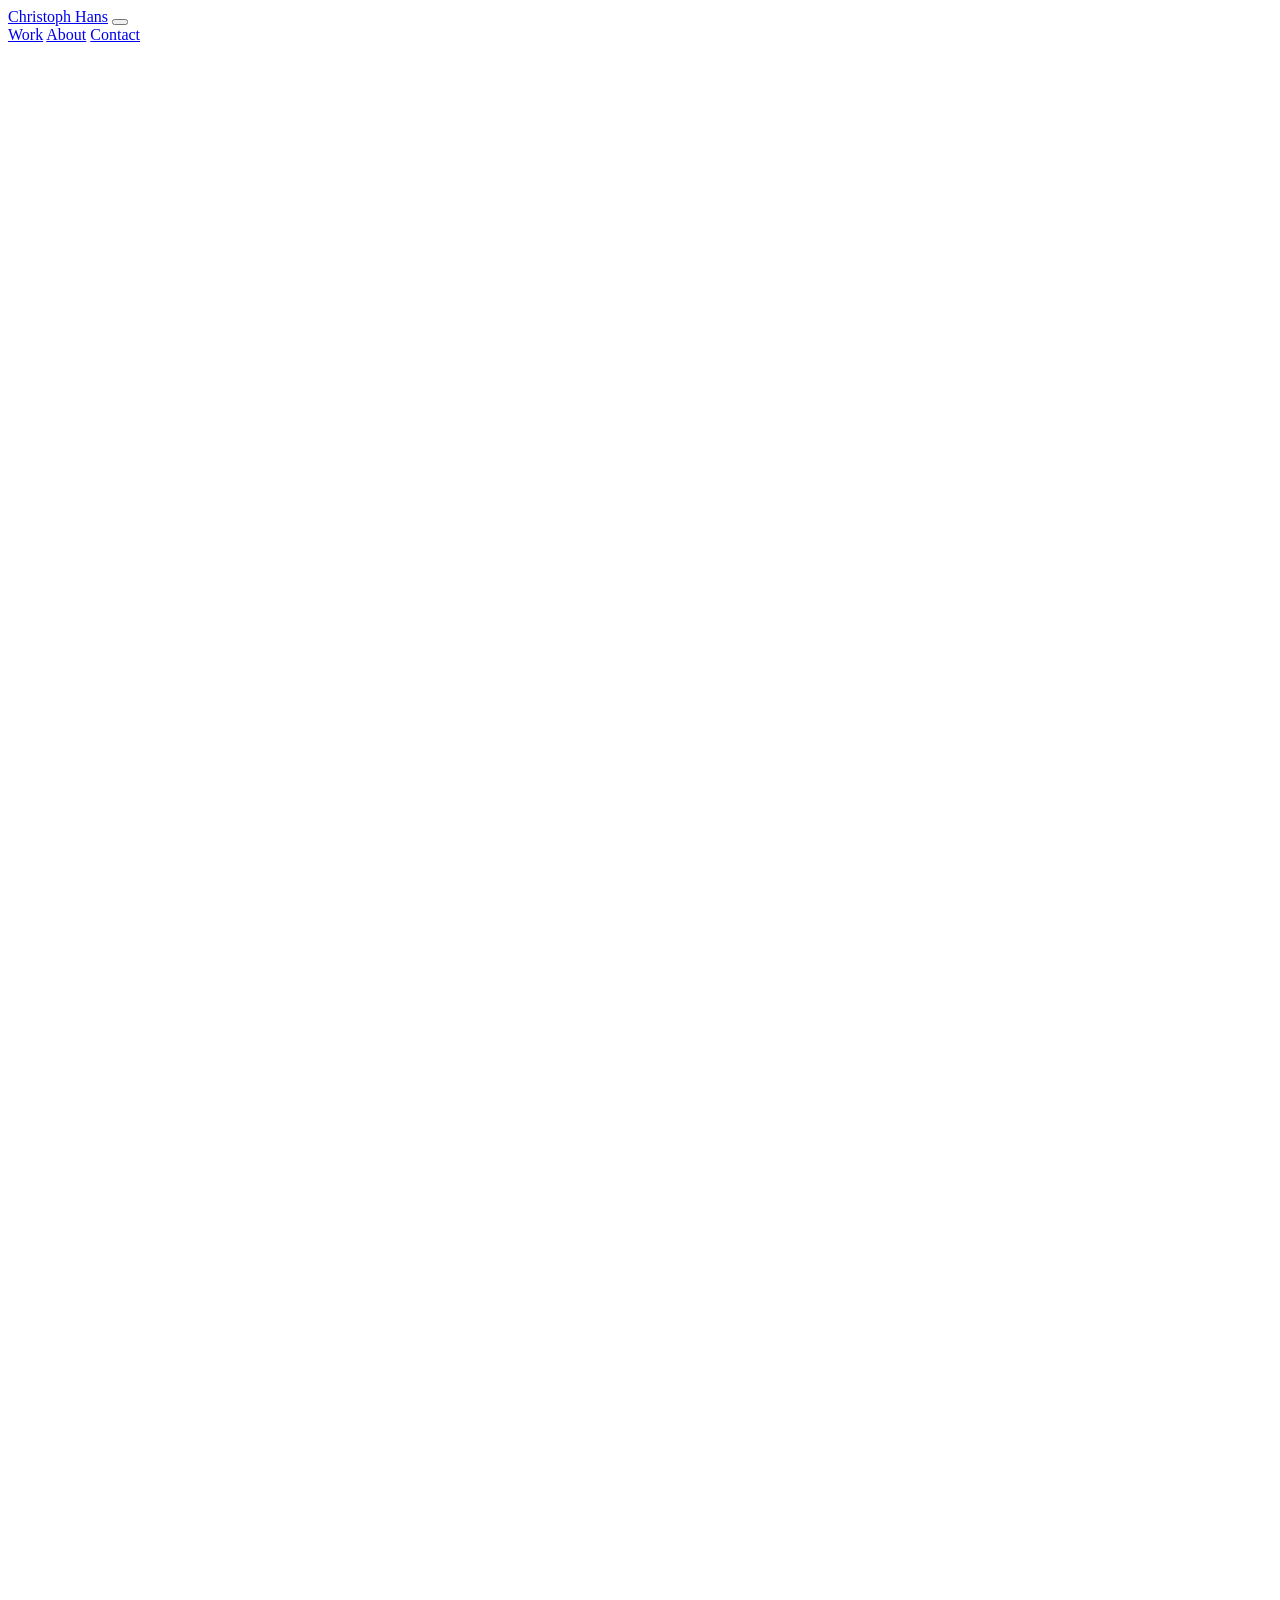
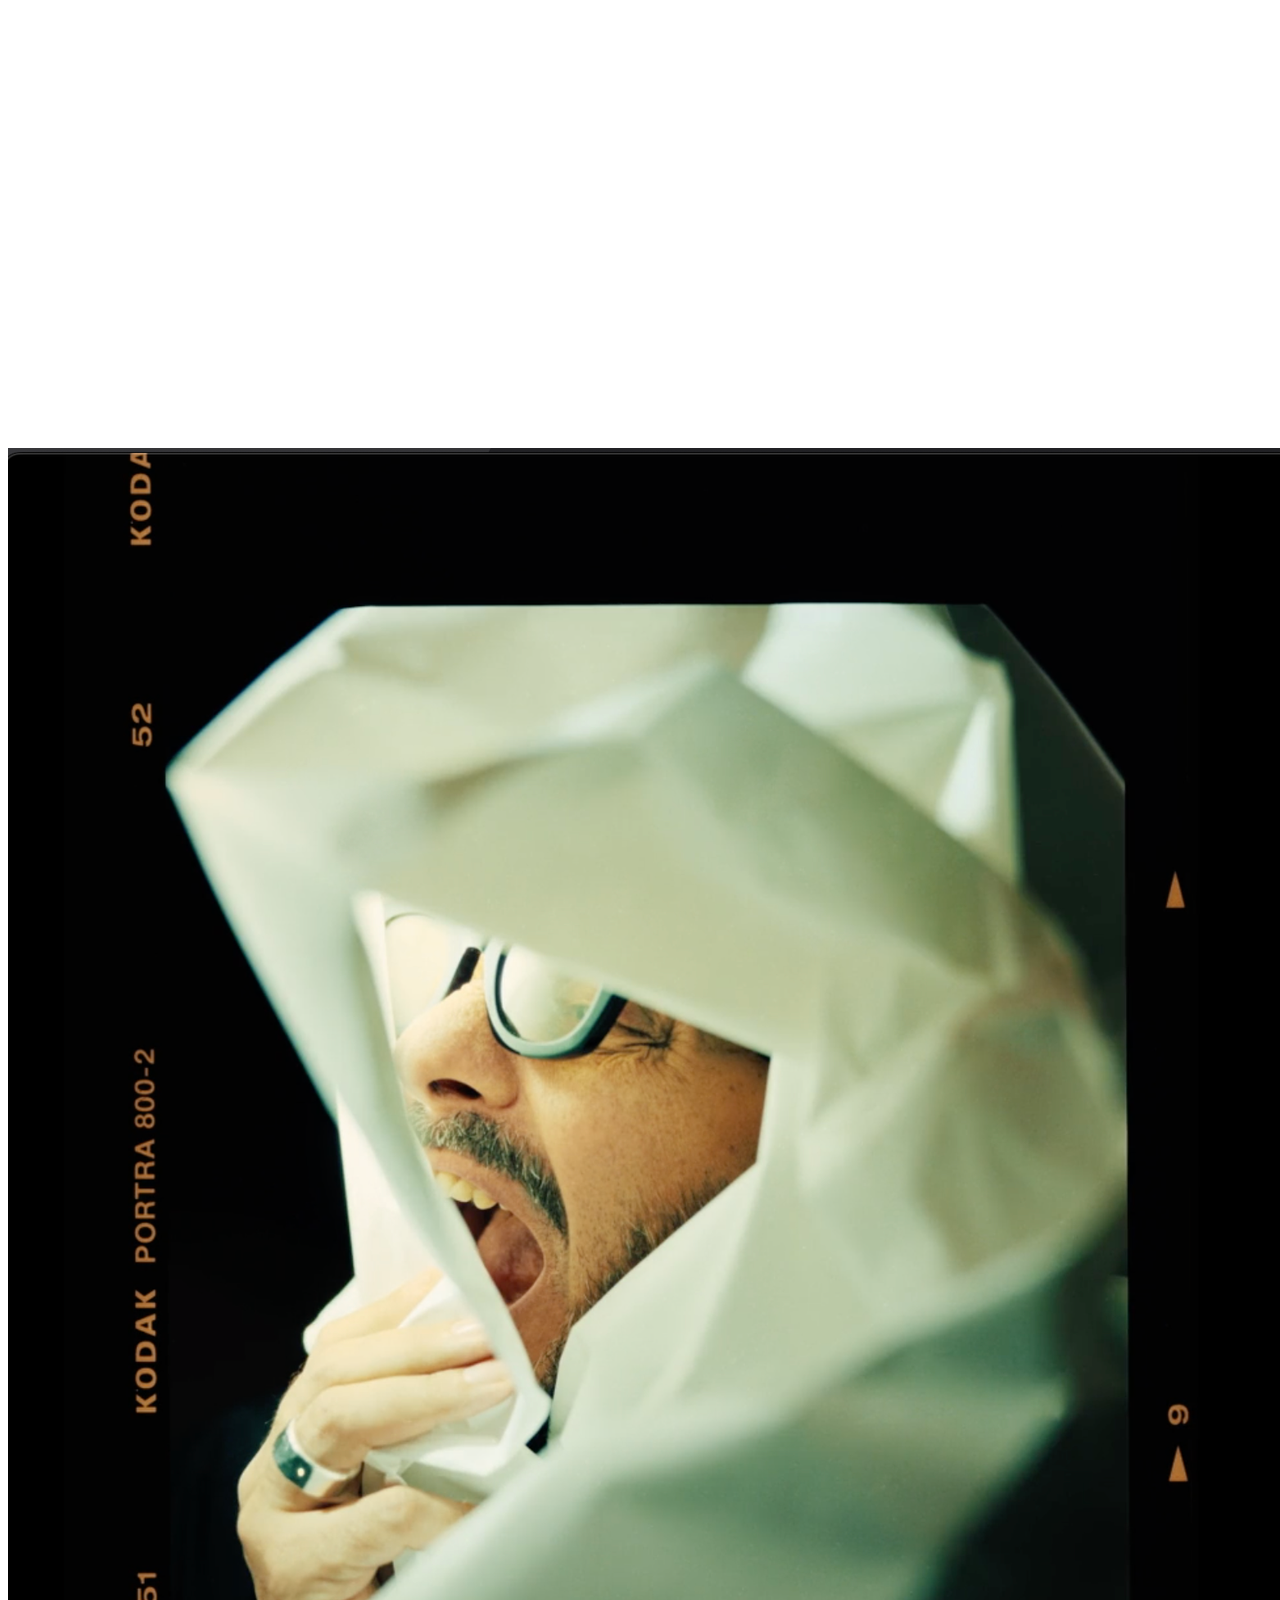
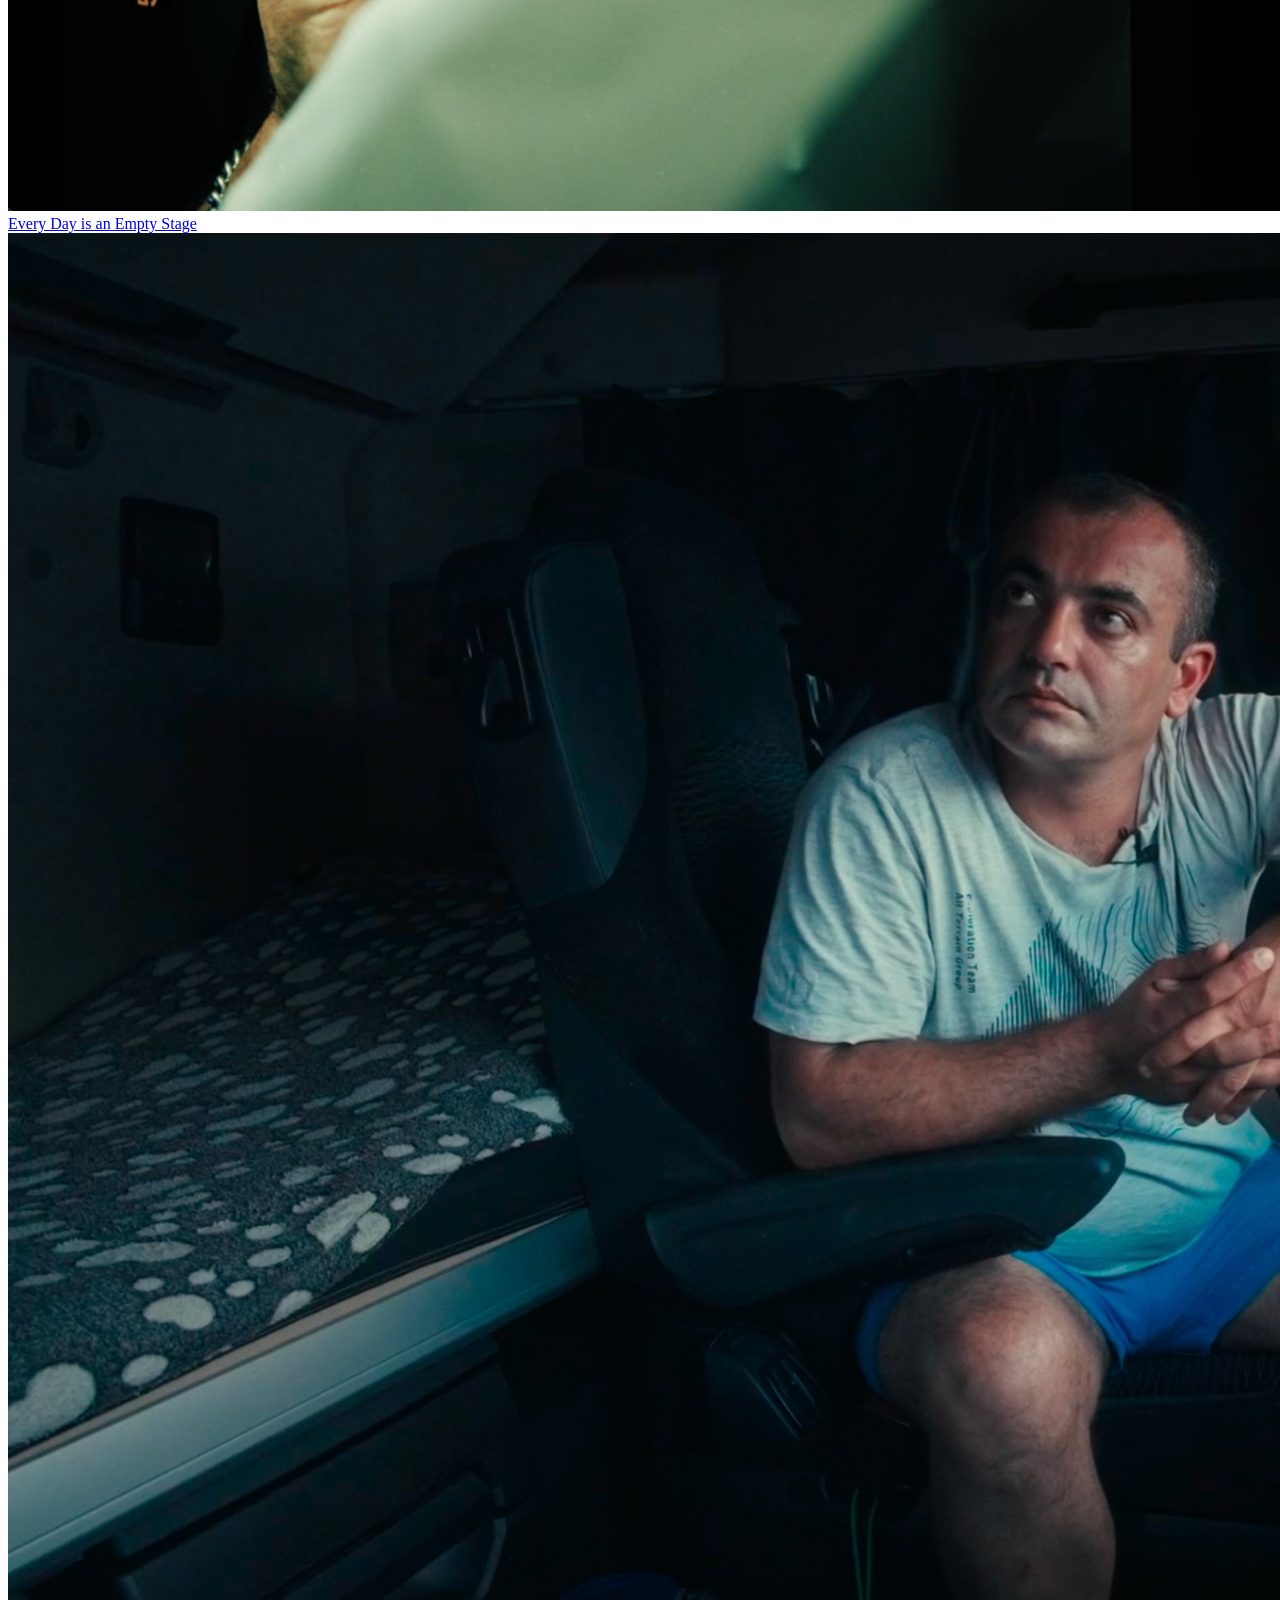
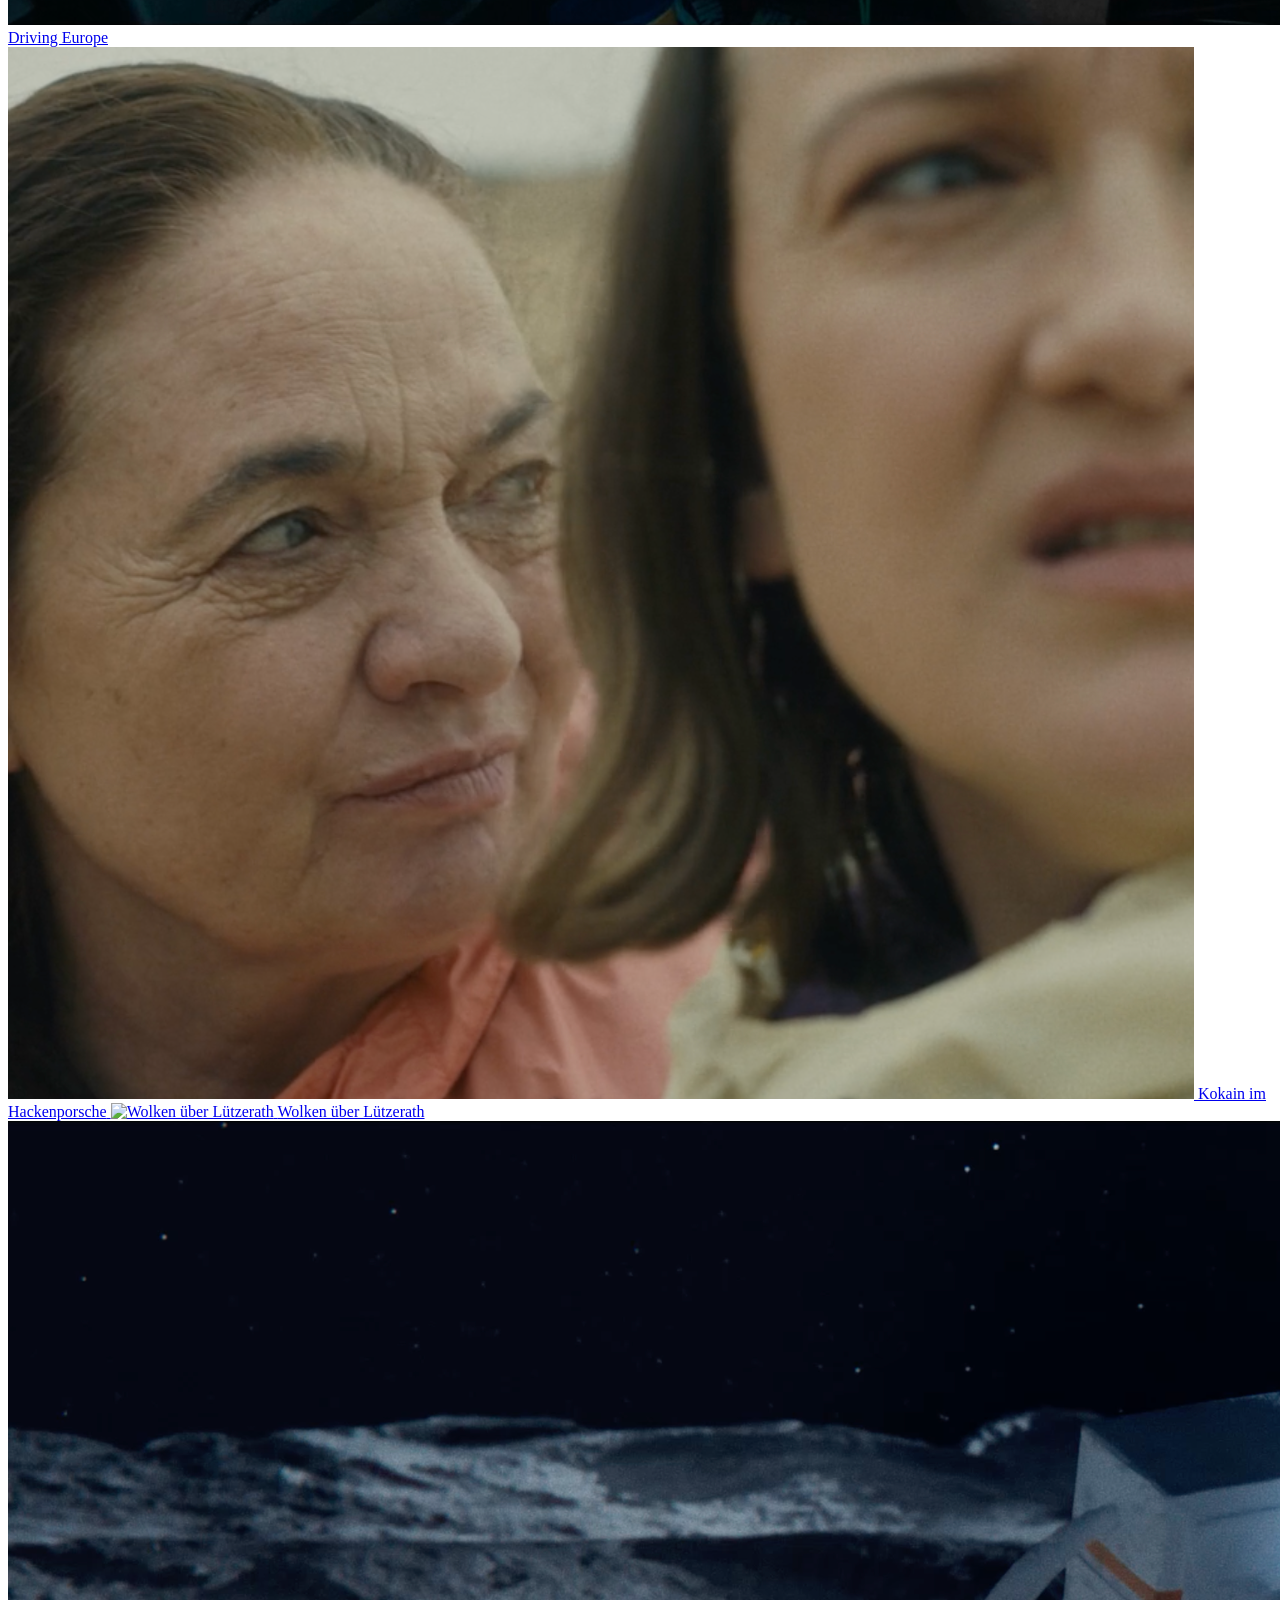
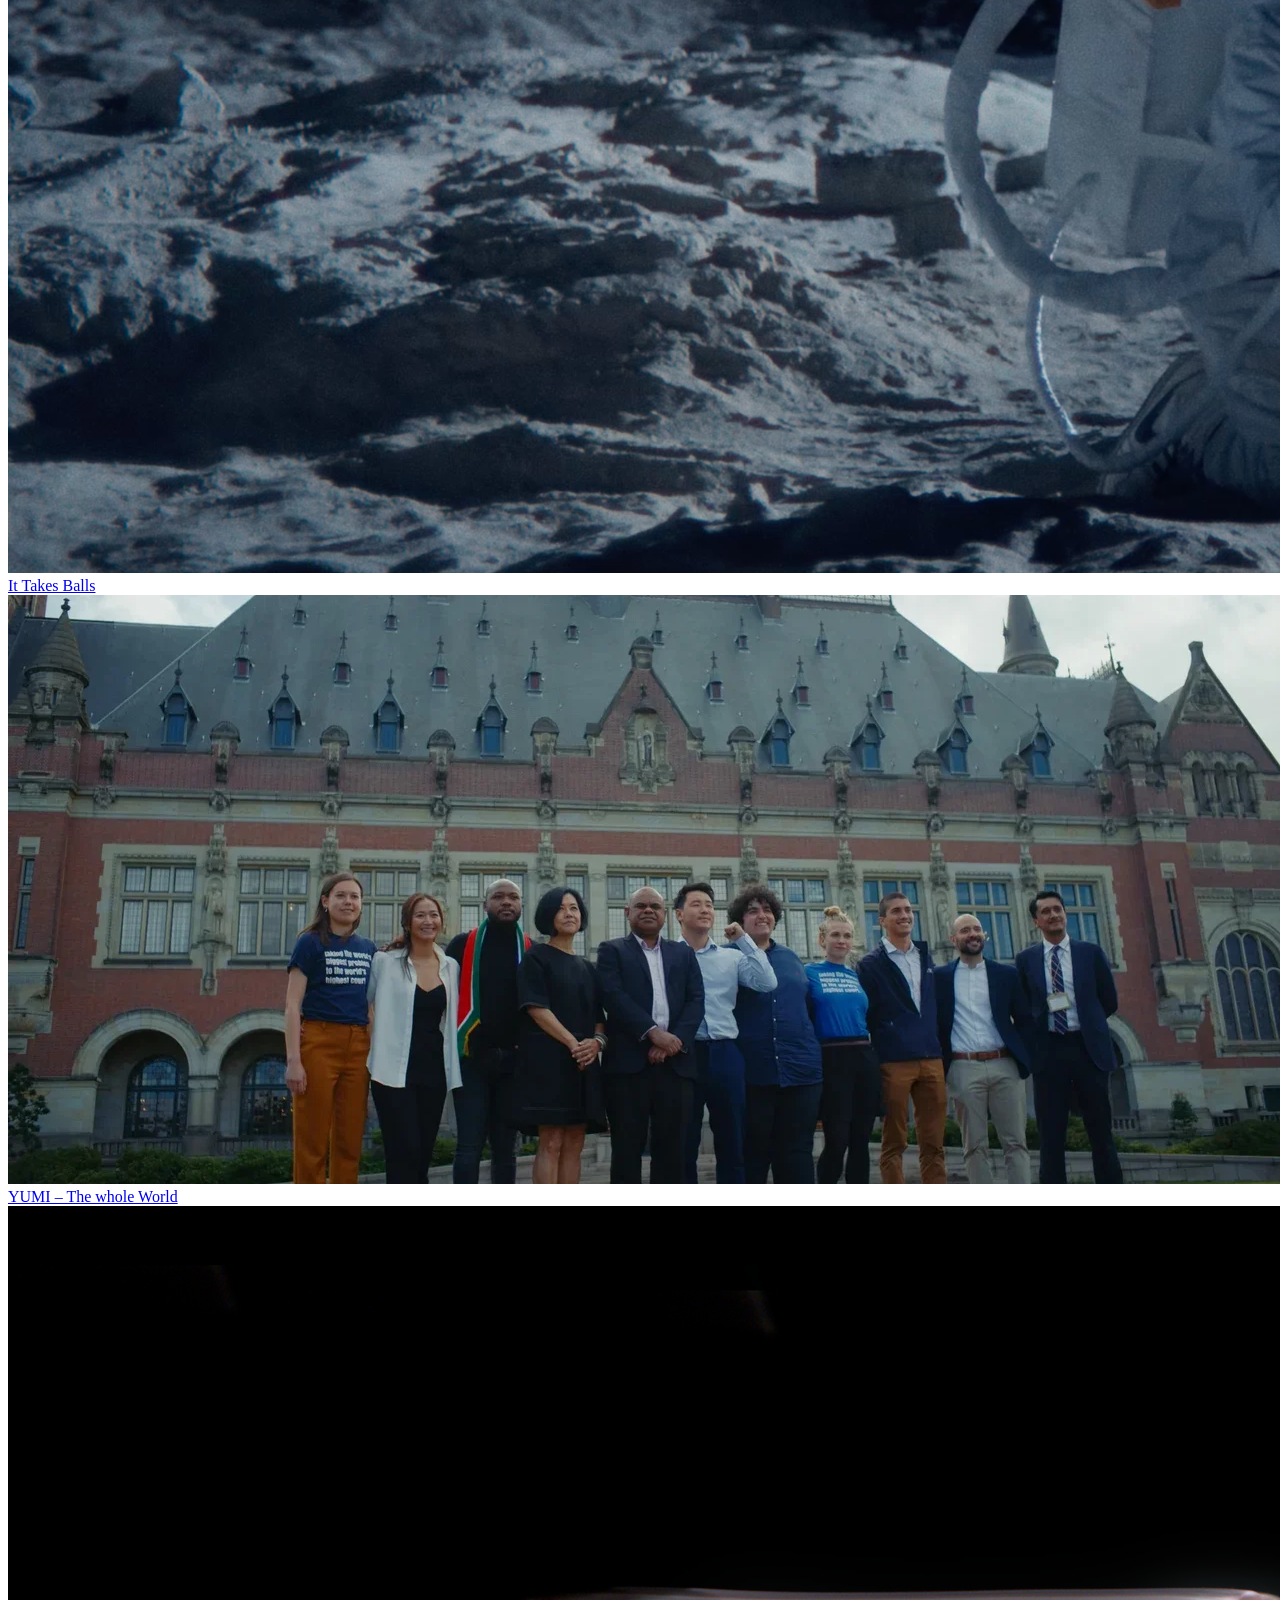
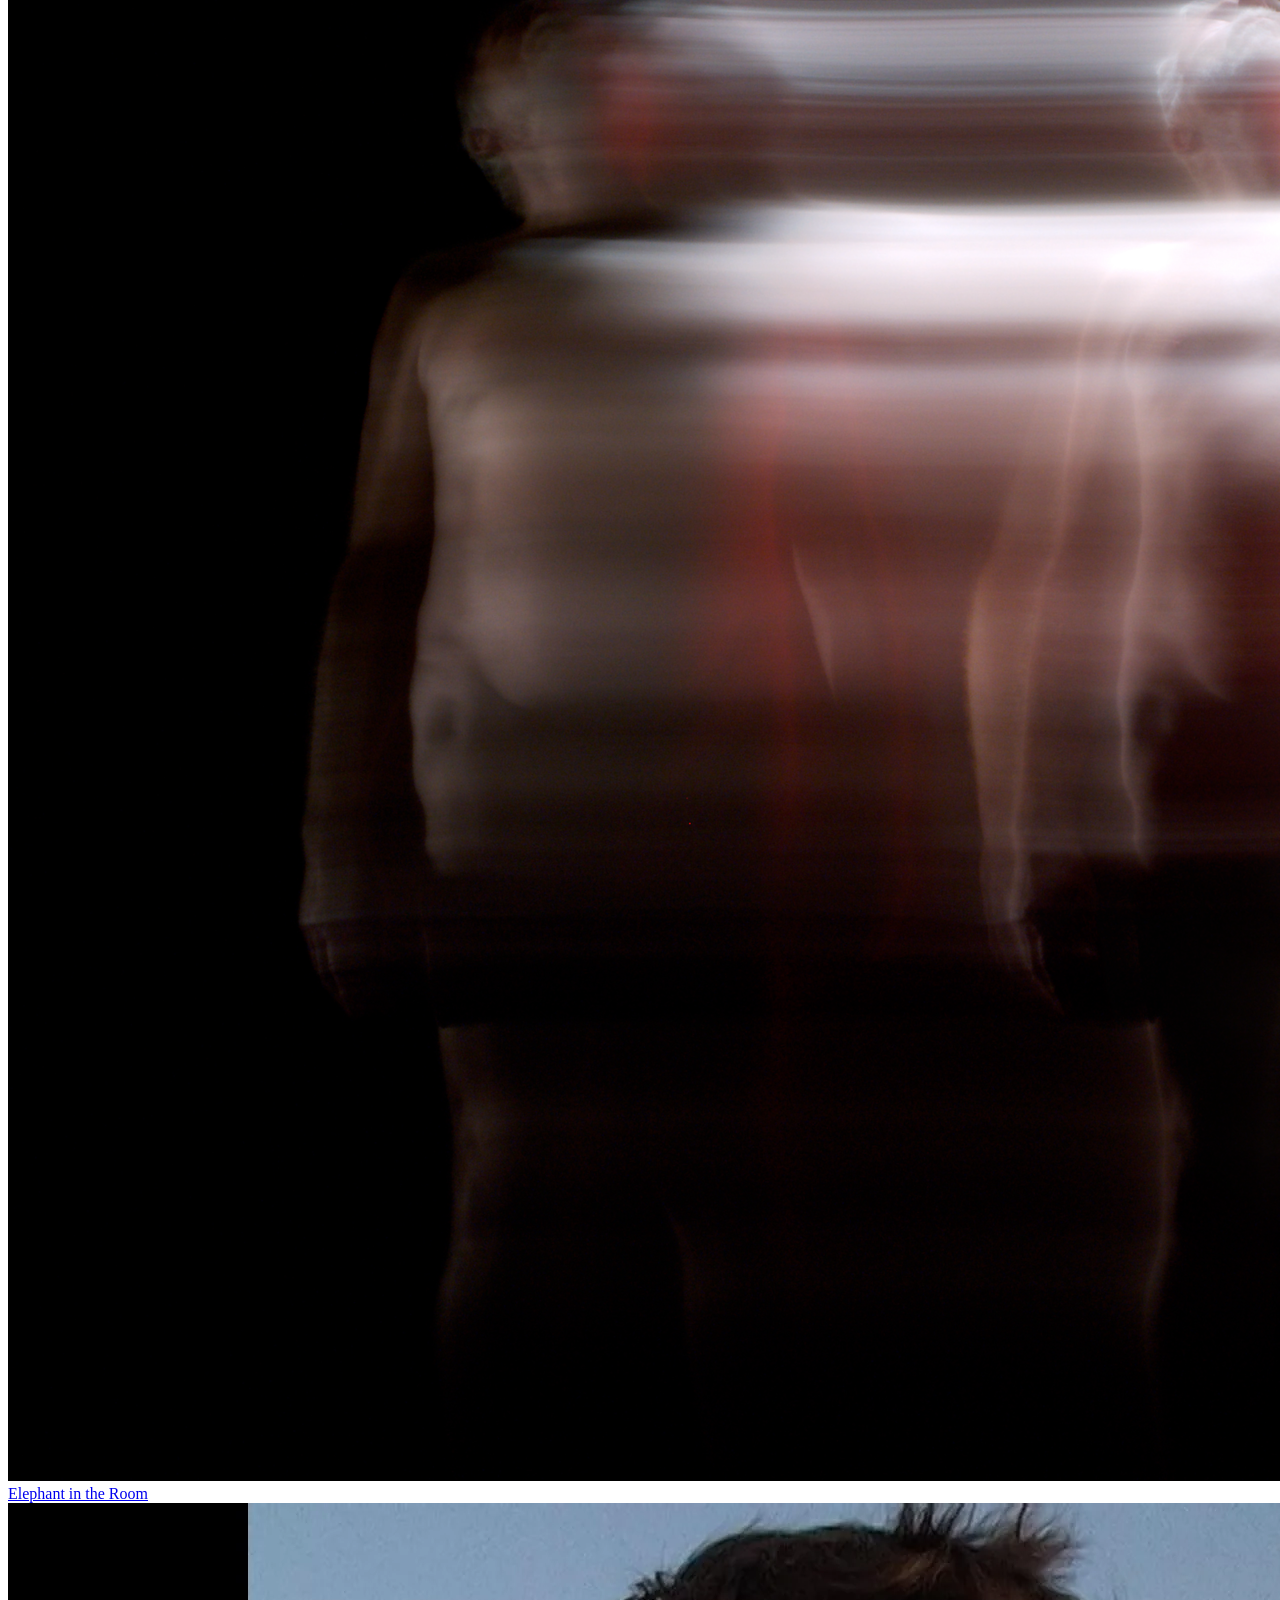
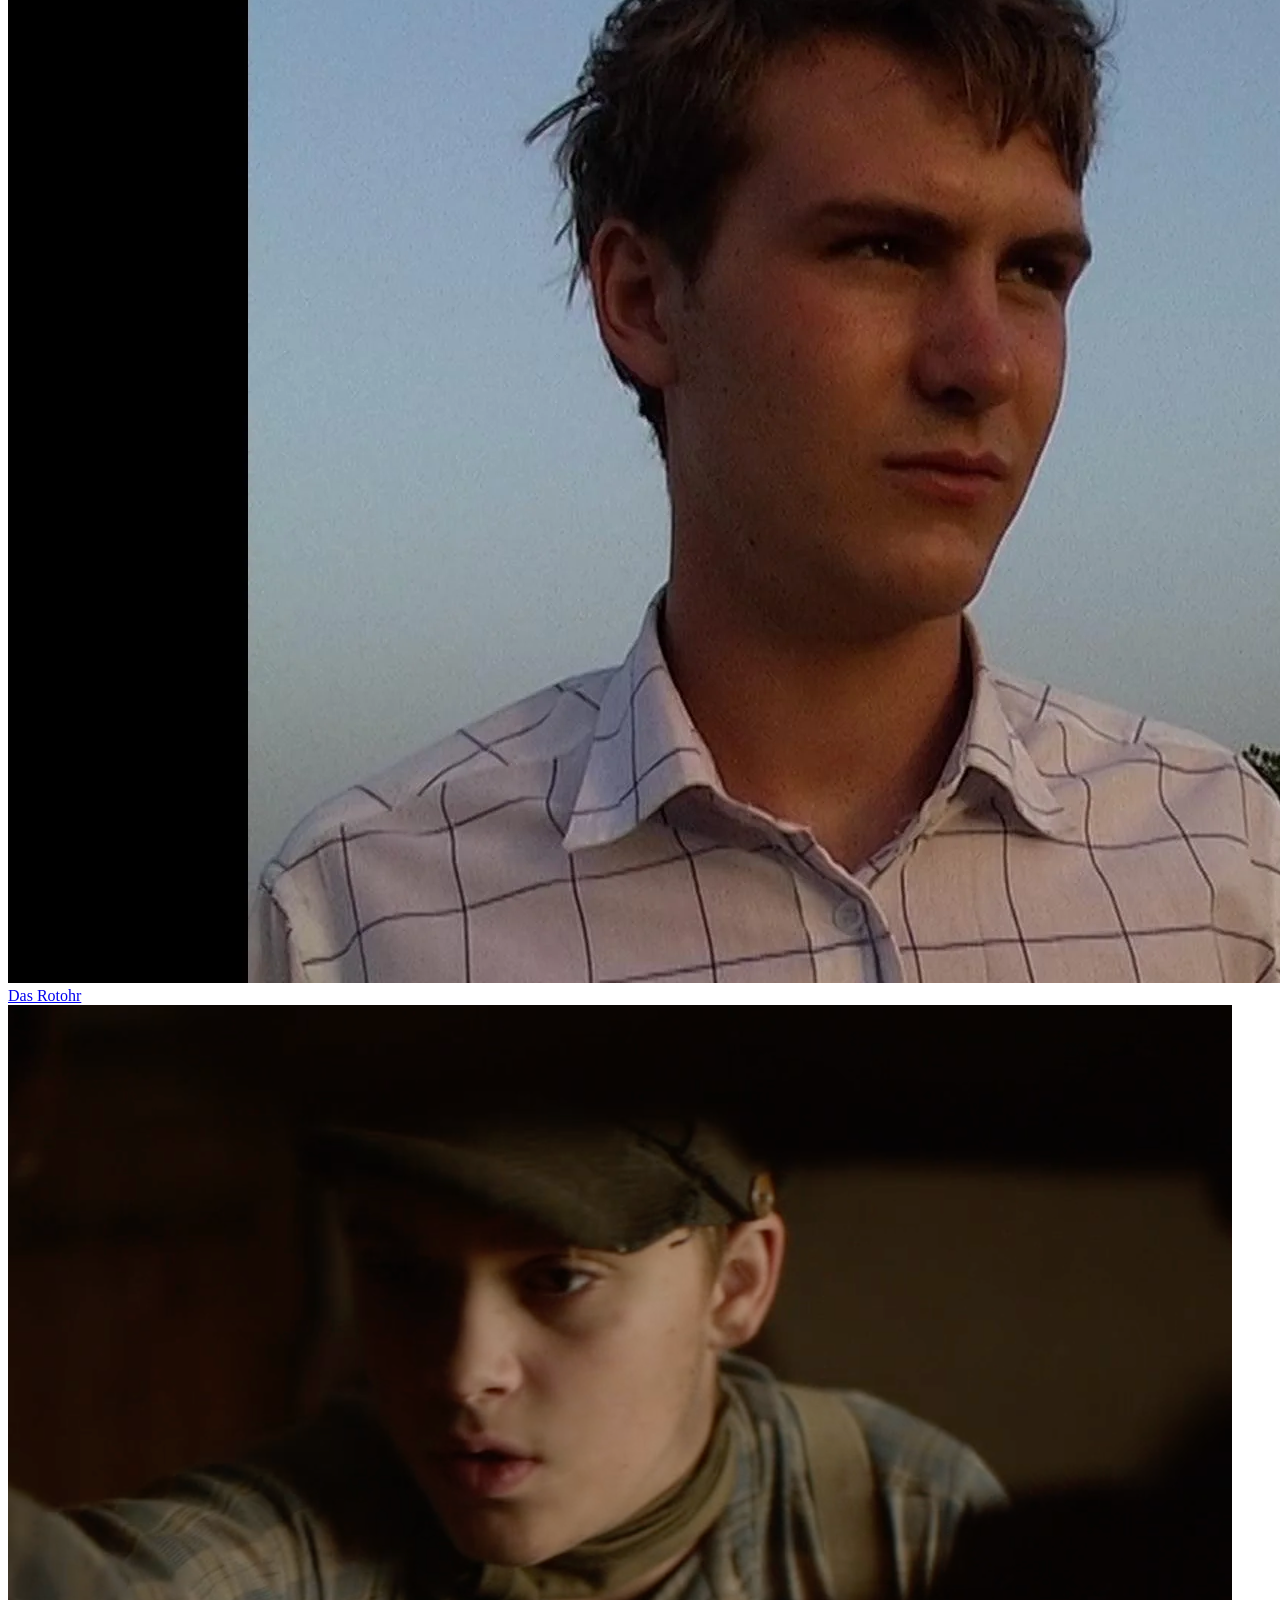
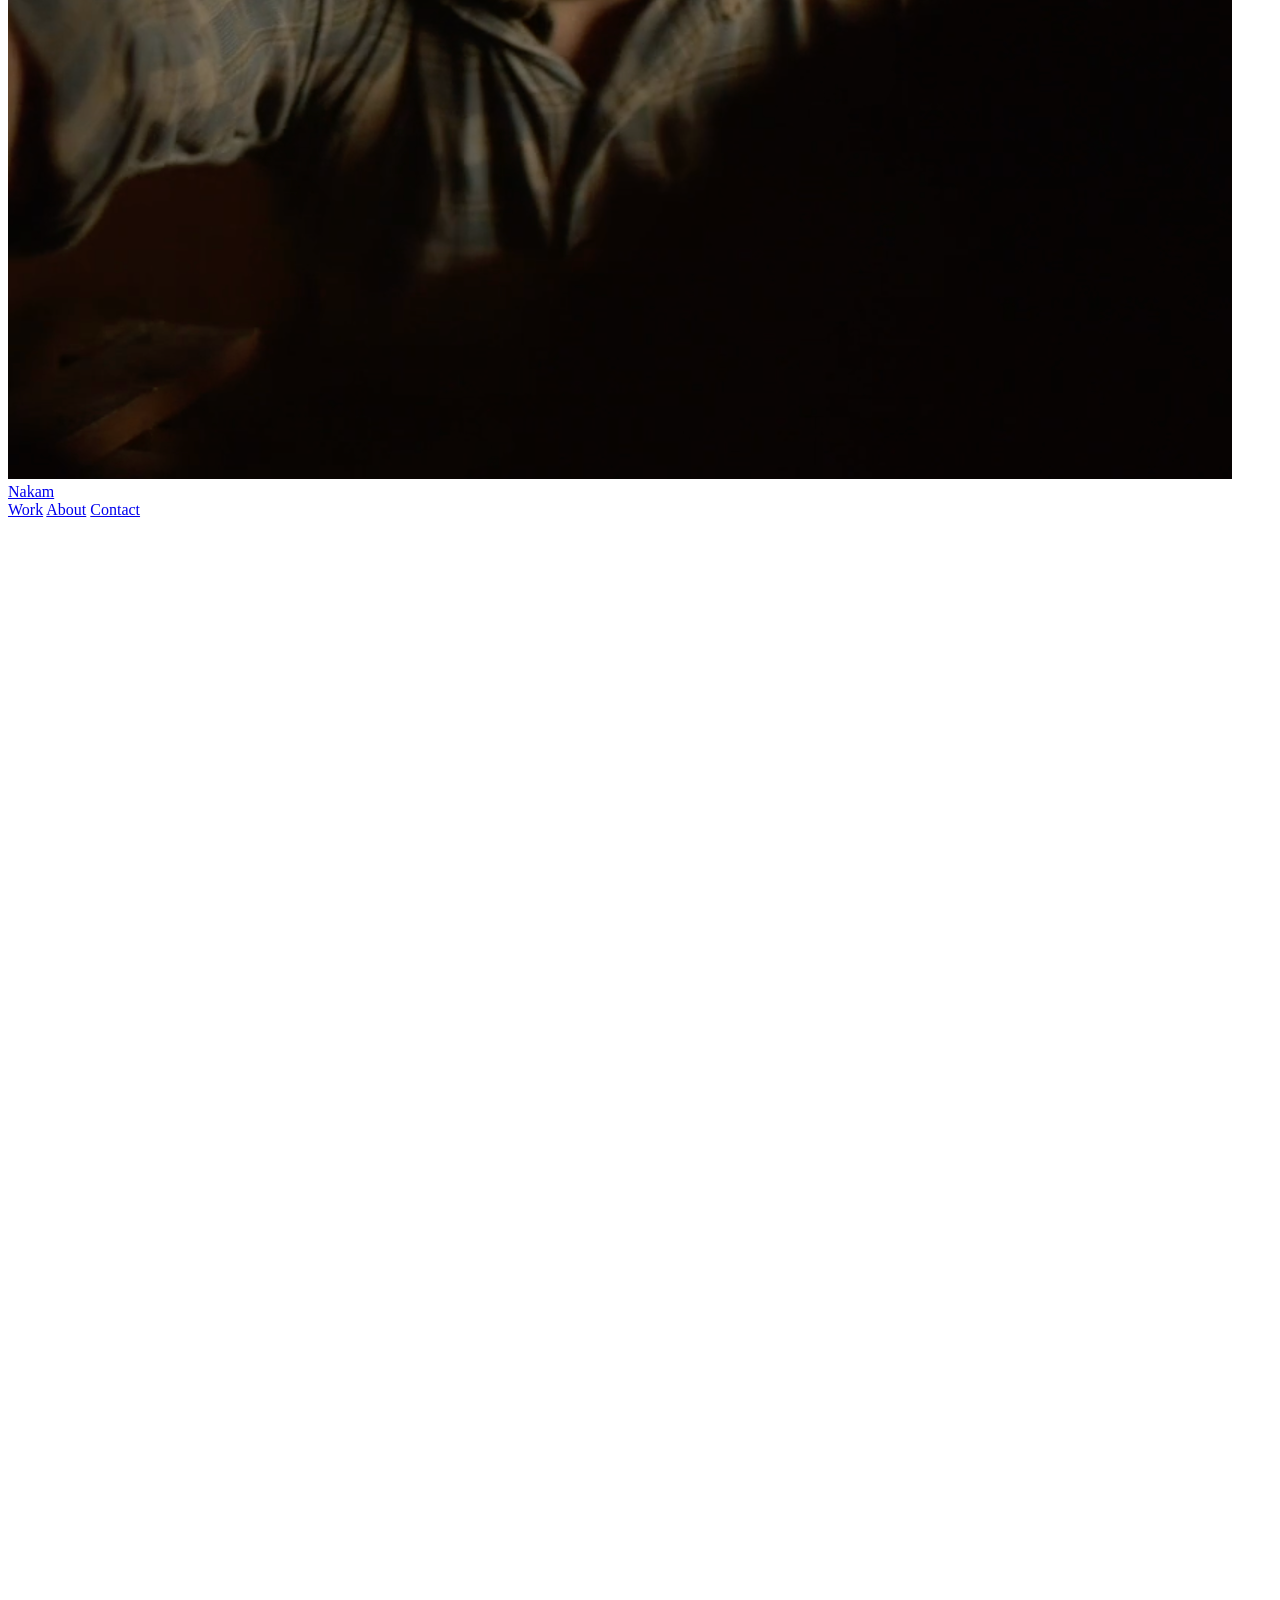
==== index.html @ 1b4d306e "Add files via upload" ====
<!DOCTYPE html>

<html lang="de">
<head>
<meta charset="utf-8"/>
<meta content="width=device-width, initial-scale=1.0" name="viewport"/>
<title>Work — Christoph Hans — Christoph Hans</title>
<link href="https://fonts.googleapis.com" rel="preconnect"/>
<link crossorigin="" href="https://fonts.gstatic.com" rel="preconnect"/>
<link href="https://fonts.googleapis.com/css2?family=Manrope:wght@300;400;500;600;700;800&amp;family=Nunito+Sans:ital,wght@0,300;0,400;0,600;0,700;1,300;1,400&amp;display=swap" rel="stylesheet"/>
<link href="styles.css" rel="stylesheet"/>
</head>
<body>
<header class="site-header">
<a class="site-logo" href="index.html">Christoph Hans</a>
<button aria-label="Menu" class="menu-toggle">
<span></span><span></span><span></span>
</button>
<nav class="nav-links">
<a href="index.html">Work</a>
<a href="about.html">About</a>
<a href="contact.html">Contact</a>
<a href="https://www.instagram.com/_christophhans/" rel="noopener" target="_blank"><img alt="Instagram" class="insta-logo" src="instagram-white.png"/></a>
</nav>
</header>
<main>
<div class="project-grid">
<a class="project-card" href="every-day-is-an-empty-stage.html">
<span class="thumb"><img alt="Every Day is an Empty Stage" src="__work thumbnails/empty stage.png"/></span>
<span class="title">Every Day is an Empty Stage</span>
</a>
<a class="project-card" href="driving-europe.html">
<span class="thumb"><img alt="Driving Europe" src="__work thumbnails/driving.png"/></span>
<span class="title">Driving Europe</span>
</a>
<a class="project-card" href="kokain-im-hackenporsche.html">
<span class="thumb"><img alt="Kokain im Hackenporsche" src="__work thumbnails/Kokain.png"/></span>
<span class="title">Kokain im Hackenporsche</span>
</a>
<a class="project-card" href="wolken-ueber-luetzerath.html">
<span class="thumb"><img alt="Wolken über Lützerath" src="__work thumbnails/Lützerath.png"/></span>
<span class="title">Wolken über Lützerath</span>
</a>
<a class="project-card" href="it-takes-balls.html">
<span class="thumb"><img alt="It Takes Balls" src="__work thumbnails/balls.png"/></span>
<span class="title">It Takes Balls</span>
</a>
<a class="project-card" href="yumi.html">
<span class="thumb"><img alt="YUMI - The whole World" src="__work thumbnails/Yumi.webp"/></span>
<span class="title">YUMI – The whole World</span>
</a>
<a class="project-card" href="elephant-in-the-room.html">
<span class="thumb"><img alt="Elephant in the Room" src="__work thumbnails/elephant.png"/></span>
<span class="title">Elephant in the Room</span>
</a>
<a class="project-card" href="das-rotohr.html">
<span class="thumb"><img alt="Das Rotohr" src="__work thumbnails/rotohr.jpg"/></span>
<span class="title">Das Rotohr</span>
</a>
<a class="project-card" href="nakam.html">
<span class="thumb"><img alt="Nakam" src="__work thumbnails/Nakam.png"/></span>
<span class="title">Nakam</span>
</a>
</div>
</main>
<footer class="site-footer">
<a href="index.html">Work</a>
<a href="about.html">About</a>
<a href="contact.html">Contact</a>
<a href="https://www.instagram.com/_christophhans/" rel="noopener" target="_blank"><img alt="Instagram" class="insta-logo" src="instagram-white.png"/></a>
</footer>

<script src="script.js"></script>
</body>
</html>
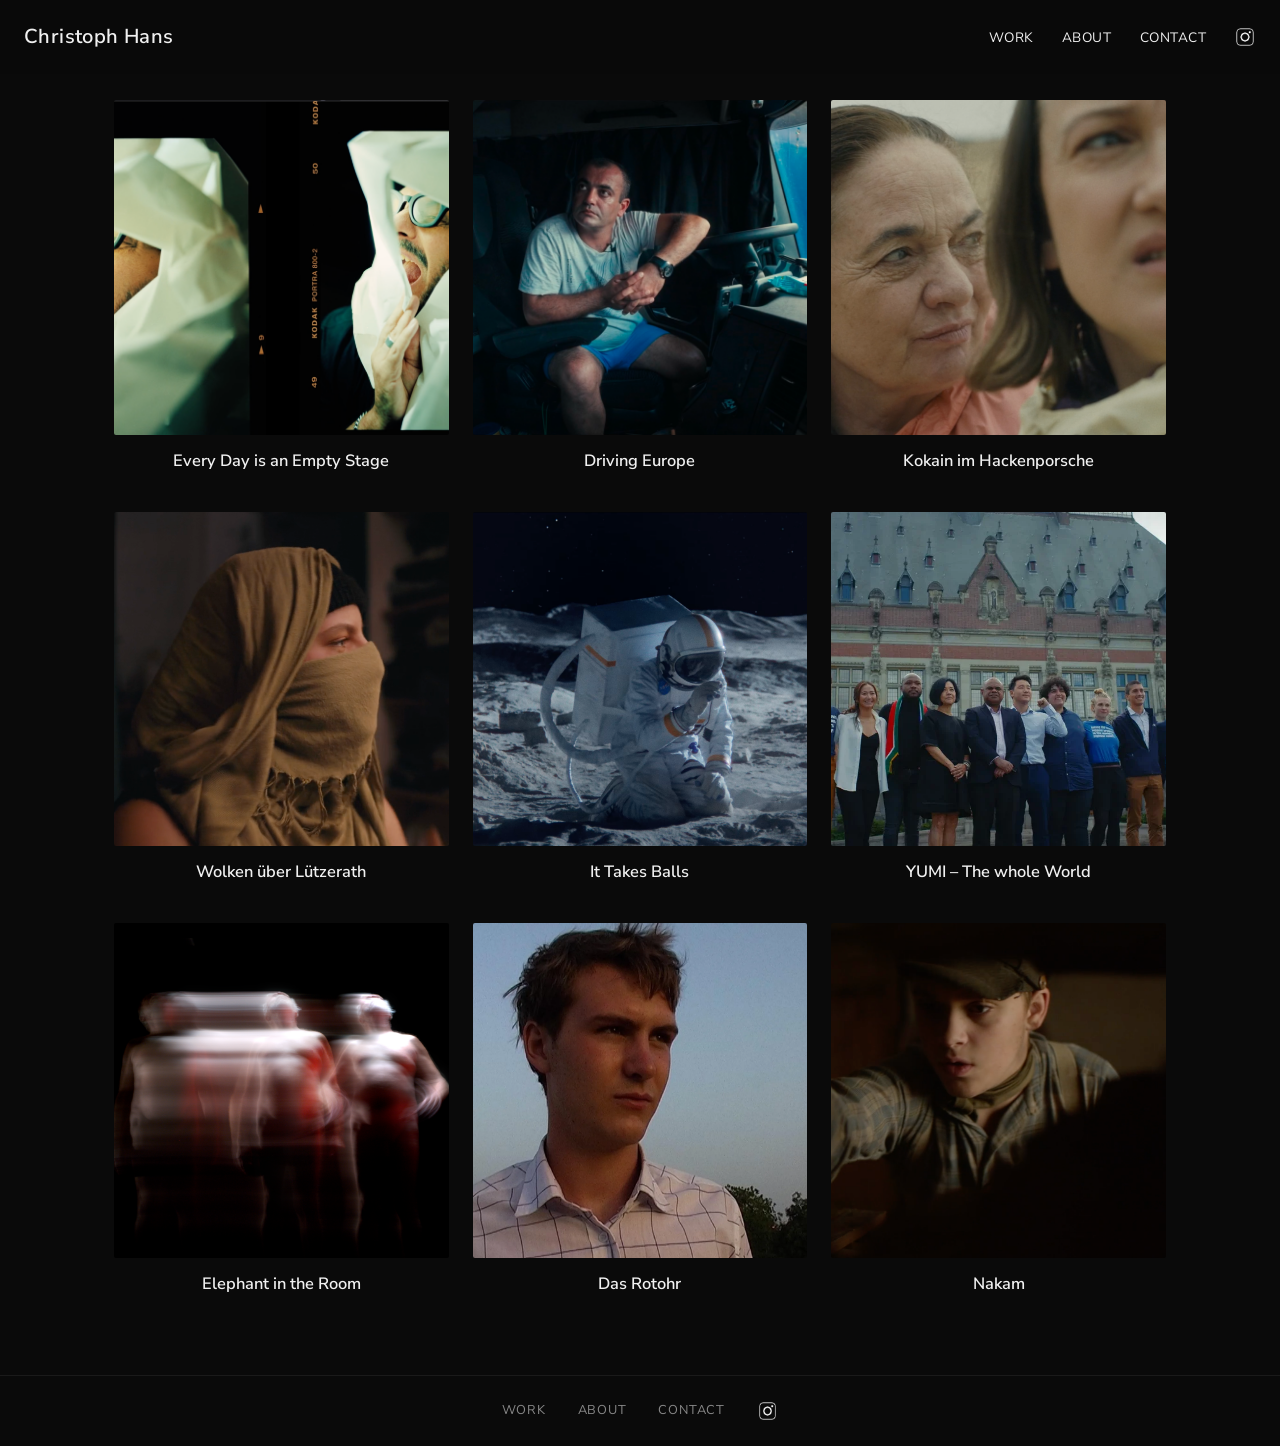
==== commit f9b3bd5e: "Add files via upload" ====
--- a/index.html
+++ b/index.html
@@ -38,7 +38,7 @@
 <span class="title">Kokain im Hackenporsche</span>
 </a>
 <a class="project-card" href="wolken-ueber-luetzerath.html">
-<span class="thumb"><img alt="Wolken über Lützerath" src="__work thumbnails/Lützerath.png"/></span>
+<span class="thumb"><img alt="Wolken über Lützerath" src="__work thumbnails/Lützerath.png"/></span>
 <span class="title">Wolken über Lützerath</span>
 </a>
 <a class="project-card" href="it-takes-balls.html">
--- a/styles.css
+++ b/styles.css
@@ -0,0 +1,592 @@
+/* Christoph Hans — Portfolio Site Styles */
+
+/* === Reset & Base === */
+*, *::before, *::after { box-sizing: border-box; margin: 0; padding: 0; }
+
+:root {
+  /* Colors — matching Squarespace site */
+  --bg:        #0a0a0a;
+  --bg-light:  #141414;
+  --text:      #f0f0f0;
+  --text-muted:#888888;
+  --accent:    #e54530;
+
+  /* Typography */
+  --font-body: 'Nunito Sans', -apple-system, BlinkMacSystemFont, 'Segoe UI', sans-serif;
+  --font-heading: 'Manrope', -apple-system, BlinkMacSystemFont, 'Segoe UI', sans-serif;
+
+  /* Spacing */
+  --max-width: 1100px;
+  --gutter:    24px;
+}
+
+html {
+  font-size: 16px;
+  scroll-behavior: smooth;
+}
+
+body {
+  font-family: var(--font-body);
+  background: var(--bg);
+  color: var(--text);
+  line-height: 1.7;
+  -webkit-font-smoothing: antialiased;
+}
+
+a {
+  color: var(--accent);
+  text-decoration: none;
+  transition: opacity 0.2s;
+}
+a:hover { opacity: 0.75; }
+
+img {
+  display: block;
+  max-width: 100%;
+  height: auto;
+}
+
+/* === Header === */
+.site-header {
+  position: fixed;
+  top: 0;
+  left: 0;
+  right: 0;
+  z-index: 100;
+  padding: 20px var(--gutter);
+  display: flex;
+  justify-content: space-between;
+  align-items: center;
+  background: rgba(10, 10, 10, 0.85);
+  backdrop-filter: blur(12px);
+  -webkit-backdrop-filter: blur(12px);
+}
+
+.site-logo {
+  font-family: var(--font-body);
+  font-size: 1.26rem;
+  font-weight: 600;
+  letter-spacing: 0.02em;
+  color: var(--text);
+}
+
+.nav-links {
+  display: flex;
+  gap: 28px;
+  align-items: center;
+  list-style: none;
+}
+
+.nav-links a {
+  font-size: 0.85rem;
+  font-weight: 400;
+  letter-spacing: 0.04em;
+  text-transform: uppercase;
+  color: var(--text);
+}
+
+.nav-links a:hover { opacity: 0.75; }
+
+/* Instagram logo in nav */
+.insta-logo {
+  height: 21.6px;
+  width: auto;
+  vertical-align: middle;
+  filter: brightness(0) invert(1);
+}
+
+/* Hamburger menu (mobile) */
+.menu-toggle {
+  display: none;
+  background: none;
+  border: none;
+  cursor: pointer;
+  padding: 8px;
+}
+.menu-toggle span {
+  display: block;
+  width: 22px;
+  height: 1.5px;
+  background: var(--text);
+  margin: 5px 0;
+  transition: 0.3s;
+}
+
+/* === Main Content === */
+main {
+  max-width: var(--max-width);
+  margin: 0 auto;
+  padding: 100px var(--gutter) 80px;
+}
+
+/* === Home Page — Project Grid === */
+.project-grid {
+  display: grid;
+  grid-template-columns: repeat(3, 1fr);
+  gap: 40px 24px;
+}
+
+.project-card {
+  text-align: left;
+}
+
+.project-card .thumb {
+  display: block;
+  width: 100%;
+  aspect-ratio: 1 / 1;
+  overflow: hidden;
+  border-radius: 2px;
+  margin-bottom: 14px;
+}
+
+.project-card .thumb img {
+  width: 100%;
+  height: 100%;
+  object-fit: cover;
+  object-position: center;
+  transition: transform 0.4s ease, opacity 0.4s ease;
+}
+
+.project-card:hover .thumb img {
+  transform: scale(1.04);
+  opacity: 0.85;
+}
+
+.project-card .title {
+  display: block;
+  font-family: var(--font-body);
+  font-size: 1.026rem;
+  font-weight: 600;
+  color: var(--text);
+  line-height: 1.4;
+  text-align: center;
+}
+
+/* === About Page === */
+.about-header {
+  font-family: var(--font-heading);
+  font-size: 2rem;
+  font-weight: 400;
+  margin-bottom: 32px;
+  line-height: 1.3;
+}
+
+.about-portrait {
+  width: 100%;
+  max-width: 500px;
+  border-radius: 4px;
+  margin-bottom: 40px;
+}
+
+.about-content {
+  font-size: 1rem;
+  line-height: 1.8;
+  max-width: 680px;
+}
+
+.about-content p {
+  margin-bottom: 20px;
+}
+
+/* === Contact Page === */
+.contact-heading {
+  font-family: var(--font-heading);
+  font-size: 1.8rem;
+  font-weight: 400;
+  margin-bottom: 40px;
+}
+
+.contact-links {
+  display: flex;
+  flex-direction: column;
+  gap: 16px;
+  margin-bottom: 40px;
+}
+
+.contact-link {
+  font-size: 1.1rem;
+  font-weight: 400;
+  color: var(--text);
+  display: flex;
+  align-items: center;
+  gap: 8px;
+}
+
+.contact-link::before {
+  content: "☞";
+  font-size: 1.2rem;
+}
+
+.contact-link.insta-link {
+  display: inline-flex;
+}
+
+.contact-link.insta-link img {
+  height: 22px;
+  width: auto;
+  vertical-align: middle;
+  margin-right: 8px;
+}
+
+.contact-link.insta-link::before {
+  display: none;
+}
+
+.imprint-btn {
+  display: inline-block;
+  padding: 12px 32px;
+  border: 1px solid var(--text-muted);
+  color: var(--text);
+  font-size: 0.85rem;
+  font-weight: 500;
+  letter-spacing: 0.06em;
+  text-transform: uppercase;
+  transition: border-color 0.2s, opacity 0.2s;
+}
+
+.imprint-btn:hover {
+  border-color: var(--text);
+  opacity: 0.75;
+}
+
+/* === Imprint Page === */
+.imprint-heading {
+  font-family: var(--font-heading);
+  font-size: 2rem;
+  font-weight: 400;
+  margin-bottom: 32px;
+}
+
+.imprint-section {
+  margin-bottom: 28px;
+}
+
+.imprint-section h3 {
+  font-size: 0.85rem;
+  font-weight: 600;
+  text-transform: uppercase;
+  letter-spacing: 0.06em;
+  margin-bottom: 8px;
+  color: var(--text-muted);
+}
+
+.imprint-section p {
+  font-size: 0.95rem;
+  line-height: 1.75;
+  color: var(--text);
+}
+
+/* === Project Page === */
+.project-images img {
+  max-width: 100%;
+  border-radius: 2px;
+}
+
+.project-cast p {
+  font-size: 0.95rem;
+  line-height: 1.6;
+  margin-bottom: 20px;
+}
+
+.project-production p {
+  font-size: 0.85rem;
+  line-height: 1.6;
+  color: var(--text-muted);
+}
+
+/* Laurel/award images */
+.project-lausel {
+  font-size: 0.85rem;
+  font-weight: 600;
+  letter-spacing: 0.06em;
+  text-transform: uppercase;
+  color: var(--accent);
+  margin-bottom: 24px;
+}
+
+.project-laurels {
+  margin-bottom: 32px;
+}
+
+.project-laurels img {
+  max-width: 280px;
+  height: auto;
+  display: inline-block;
+  margin-right: 24px;
+  margin-bottom: 24px;
+  vertical-align: middle;
+}
+
+.project-title {
+  font-family: var(--font-heading);
+  font-size: 2.2rem;
+  font-weight: 400;
+  line-height: 1.2;
+  margin-bottom: 8px;
+}
+
+.project-meta {
+  font-size: 0.95rem;
+  color: var(--text-muted);
+  margin-bottom: 32px;
+  letter-spacing: 0.02em;
+}
+
+.project-synopsis {
+  font-size: 1rem;
+  line-height: 1.8;
+  margin-bottom: 40px;
+  max-width: 640px;
+}
+
+.project-credits {
+  margin-bottom: 48px;
+}
+
+.project-credits h3 {
+  font-size: 0.8rem;
+  font-weight: 600;
+  text-transform: uppercase;
+  letter-spacing: 0.08em;
+  color: var(--text-muted);
+  margin-bottom: 24px;
+}
+
+.credit-row {
+  display: flex;
+  flex-wrap: wrap;
+  gap: 6px 24px;
+  margin-bottom: 14px;
+}
+
+.credit-label {
+  font-size: 0.9rem;
+  font-weight: 600;
+  color: var(--text);
+  min-width: 160px;
+}
+
+.credit-value {
+  font-size: 0.9rem;
+  color: var(--text-muted);
+}
+
+.project-images {
+  display: flex;
+  flex-direction: column;
+  gap: 24px;
+  margin-bottom: 60px;
+}
+
+.project-images img {
+  max-width: 100%;
+  border-radius: 2px;
+}
+
+/* Prev/Next Nav */
+.project-nav {
+  display: flex;
+  justify-content: space-between;
+  border-top: 1px solid #222;
+  padding-top: 24px;
+  margin-bottom: 40px;
+}
+
+.project-nav a {
+  font-size: 0.85rem;
+  text-transform: uppercase;
+  letter-spacing: 0.06em;
+  color: var(--text-muted);
+}
+
+.project-nav a:hover { opacity: 0.75; }
+
+/* === Footer === */
+.site-footer {
+  border-top: 1px solid #1a1a1a;
+  padding: 24px var(--gutter);
+  display: flex;
+  justify-content: center;
+  gap: 32px;
+}
+
+.site-footer a {
+  font-size: 0.8rem;
+  text-transform: uppercase;
+  letter-spacing: 0.06em;
+  color: var(--text-muted);
+}
+
+/* === Responsive === */
+@media (max-width: 768px) {
+  .project-grid {
+    grid-template-columns: 1fr;
+    gap: 55px 16px;
+  }
+
+  .nav-links {
+    display: none;
+    position: absolute;
+    top: calc(100% + 8px);
+    right: 20px;
+    left: auto;
+    bottom: auto;
+    width: max-content;
+    min-width: 120px;
+    max-width: calc(100vw - 40px);
+    max-height: calc(100vh - 100px);
+    overflow-y: auto;
+    background: rgba(10, 10, 10, 0.97);
+    flex-direction: column;
+    justify-content: flex-start;
+    align-items: stretch;
+    gap: 0;
+    z-index: 999;
+    padding: 8px 16px;
+    border: 1px solid #262626;
+  }
+
+  .nav-links.open {
+    display: flex;
+  }
+
+  .nav-links a {
+    display: block;
+    padding: 12px 0;
+    font-size: 1rem;
+    letter-spacing: 0.04em;
+    text-align: center;
+  }
+
+  .nav-links a .insta-logo { margin: 0 auto; }
+
+  .menu-toggle {
+    display: block;
+    z-index: 1000;
+  }
+
+  .site-header {
+    padding: 16px 20px;
+  }
+
+  main {
+    padding: 80px 20px 60px;
+  }
+
+  .project-title {
+    font-size: 1.7rem;
+  }
+
+  .credit-row {
+    flex-direction: column;
+    gap: 2px;
+  }
+
+  .credit-label {
+    min-width: auto;
+    font-size: 0.8rem;
+  }
+
+  .credit-value {
+    font-size: 0.85rem;
+  }
+
+  .project-nav {
+    flex-direction: column-reverse;
+    gap: 16px;
+    align-items: stretch;
+  }
+
+  .project-nav .project-next { text-align: right; }
+  .project-nav .project-previous { text-align: left; }
+  .project-nav span:empty { display: none; }
+}
+
+@media (max-width: 480px) {
+  .project-grid {
+    grid-template-columns: 1fr;
+  }
+}
+
+
+/* Editorial project layouts: overview columns and staggered stills. */
+.project-overview { display: grid; grid-template-columns: repeat(2, minmax(280px, 1fr)); column-gap: 0; row-gap: 8px; align-items: start; margin: 28px 0 56px; }
+.project-title { text-align: center; }
+.project-overview .project-meta { grid-column: 1 / -1; margin-bottom: 12px; text-align: center; }
+.project-overview .project-video { grid-column: 1 / -1; justify-self: center; width: min(66.666%, 720px); aspect-ratio: 16 / 9; margin: 0 0 36px; }
+.project-overview--nakam .project-video { width: 100%; }
+.project-overview .project-video iframe { display: block; width: 100%; height: 100%; border: 0; }
+.project-overview .project-video.has-hint { margin-bottom: 0; }
+.project-overview .video-hint { grid-column: 1 / -1; margin: 0 0 36px; color: var(--text-muted); font-size: .9rem; line-height: 1.4; }
+.project-overview .project-synopsis { grid-column: 1; max-width: none; margin: 0; padding-right: clamp(20px, 3vw, 36px); }
+.project-overview .project-credits { grid-column: 2; margin: 0; padding-left: clamp(20px, 3vw, 36px); border-left: 1px solid #2b2b2b; }
+.project-overview .project-credits h3 { margin: 0 0 18px; }
+.project-overview .project-credits p { font-size: .9rem; line-height: 1.65; color: var(--text-muted); margin: 0 0 12px; }
+.project-overview .project-credits strong { color: var(--text); font-weight: 600; }
+.project-images { display: grid; grid-template-columns: repeat(2, minmax(0, 1fr)); gap: clamp(14px, 2.8vw, 32px); align-items: start; }
+.project-images img { width: 100%; max-width: none; height: auto; }
+.project-images img:first-child, .project-images img:last-child:nth-child(even) { grid-column: 1 / -1; }
+@media (max-width: 768px) {
+  .project-overview { grid-template-columns: minmax(0, 1fr); gap: 20px; margin: 20px 0 40px; }
+  .project-overview .project-meta, .project-overview .project-synopsis, .project-overview .project-credits { grid-column: 1; }
+  .project-overview .project-synopsis { padding-right: 0; }
+  .project-overview .project-video { width: 100%; }
+  .project-overview .project-credits { border-left: 0; padding-left: 0; }
+  .project-overview .project-video.has-hint { margin-bottom: -12px; }
+}
+@media (max-width: 768px) { .project-images { grid-template-columns: 1fr; } .project-images img:nth-child(n) { grid-column: 1; } }
+
+.project-overview .project-lead-image { grid-column: 1 / -1; width: 100%; margin: 0 0 12px; }
+.project-overview .project-lead-image img { display: block; width: 100%; max-width: none; height: auto; }
+.project-overview--wolken-ueber-luetzerath .project-synopsis { margin-left: calc((min(1100px, 100vw) - 48px) / 6); }
+.project-overview--das-rotohr .project-synopsis { margin-left: calc((min(1100px, 100vw) - 48px) / 6); }
+.project-laurels--wide { display: flex; justify-content: center; }
+.project-laurels--wide img { width: min(66.666%, 720px); max-width: none; margin-right: 0; }
+.project-laurels--driving { display: flex; justify-content: center; align-items: center; flex-wrap: nowrap; gap: 12px; }
+.project-laurels--driving img { width: calc((100% - 24px) / 3); max-width: 280px; margin: 0; }
+.project-laurels--rotohr { display: flex; justify-content: center; align-items: center; flex-wrap: wrap; gap: 24px; }
+.project-laurels--rotohr img { max-width: 252px; margin: 0; }
+.project-images--stacked { grid-template-columns: 1fr; }
+.project-images--stacked img:nth-child(n) { grid-column: 1; width: 100%; }
+@media (max-width: 768px) {
+  .project-overview--wolken-ueber-luetzerath .project-synopsis { margin-left: 0; }
+  .project-overview--das-rotohr .project-synopsis { margin-left: 0; }
+}
+.project-overview--it-takes-balls .video-hint { margin-left: calc((min(1100px, 100vw) - 48px) / 6); }
+@media (max-width: 768px) { .project-overview--it-takes-balls .video-hint { margin-left: 0; } }
+@media (max-width: 768px) { .project-laurels--yumi img { width: 100%; } }
+.project-overview--elephant-in-the-room .project-lead-image { aspect-ratio: 2.287 / 1; overflow: hidden; }
+.project-overview--elephant-in-the-room .project-lead-image img { height: 100%; object-fit: cover; object-position: center; }
+.project-images--elephant { grid-template-columns: 1fr; }
+.project-images--elephant .project-image-frame { grid-column: 1; width: 100%; aspect-ratio: 2.287 / 1; overflow: hidden; margin: 0; }
+.project-images--elephant .project-image-frame img { display: block; width: 100%; max-width: none; height: 100%; object-fit: cover; object-position: center; }
+
+/* About page: standard body copy with a larger portrait beside it. */
+.about-page { padding-top: 100px; }
+.about-page .about-header { text-align: center; font-size: 1.2rem; margin-bottom: 32px; }
+.about-layout { display: grid; grid-template-columns: 272px minmax(0, 1fr); gap: clamp(32px, 4vw, 48px); width: min(900px, 100%); max-width: 100%; margin: 0 auto; align-items: start; }
+.about-layout .about-portrait { width: 272px; max-width: 100%; height: auto; margin: 0; }
+.about-layout .about-content { width: auto; max-width: none; font-size: 1rem; line-height: 1.7; }
+.about-layout .about-content p { margin-bottom: 0; }
+@media (max-width: 768px) {
+  .about-page { padding-top: 80px; }
+  .about-page .about-header { margin-bottom: 28px; }
+  .about-layout { grid-template-columns: minmax(0, 1fr); max-width: 600px; gap: 24px; }
+  .about-layout .about-portrait { margin: 0 auto; }
+  .about-layout .about-content { width: 100%; font-size: 1rem; line-height: 1.7; }
+}
+
+/* Contact page icon row */
+.contact-page .contact-content--icons { width: min(100%, 460px); margin: 0 auto; display: flex; flex-direction: column; align-items: center; }
+.contact-page .contact-title { margin: 0 0 20px; font-family: var(--font-heading); font-size: 1.8rem; font-weight: 400; line-height: 1.2; text-align: center; }
+.contact-icon-row { display: flex; align-items: center; justify-content: space-between; width: min(390px, 100%); }
+.contact-icon-link { display: flex; align-items: center; justify-content: center; width: 56px; height: 56px; }
+.contact-icon-image { display: block; width: 56px; height: 56px; object-fit: contain; }
+.contact-hand { display: flex; align-items: center; justify-content: center; width: 72px; height: 56px; color: var(--text); font-family: "Apple Symbols", "Segoe UI Symbol", sans-serif; font-size: 54px; line-height: 1; user-select: none; }
+.contact-hand--reverse { transform: scaleX(-1); }
+.contact-imprint { margin-top: 56px; color: var(--text-muted); font-size: .9375rem; letter-spacing: .05em; text-transform: uppercase; }
+@media (max-width: 480px) {
+  .contact-icon-row { width: 100%; }
+  .contact-icon-link, .contact-icon-image { width: 52px; height: 52px; }
+  .contact-hand { width: 64px; font-size: 50px; }
+}
